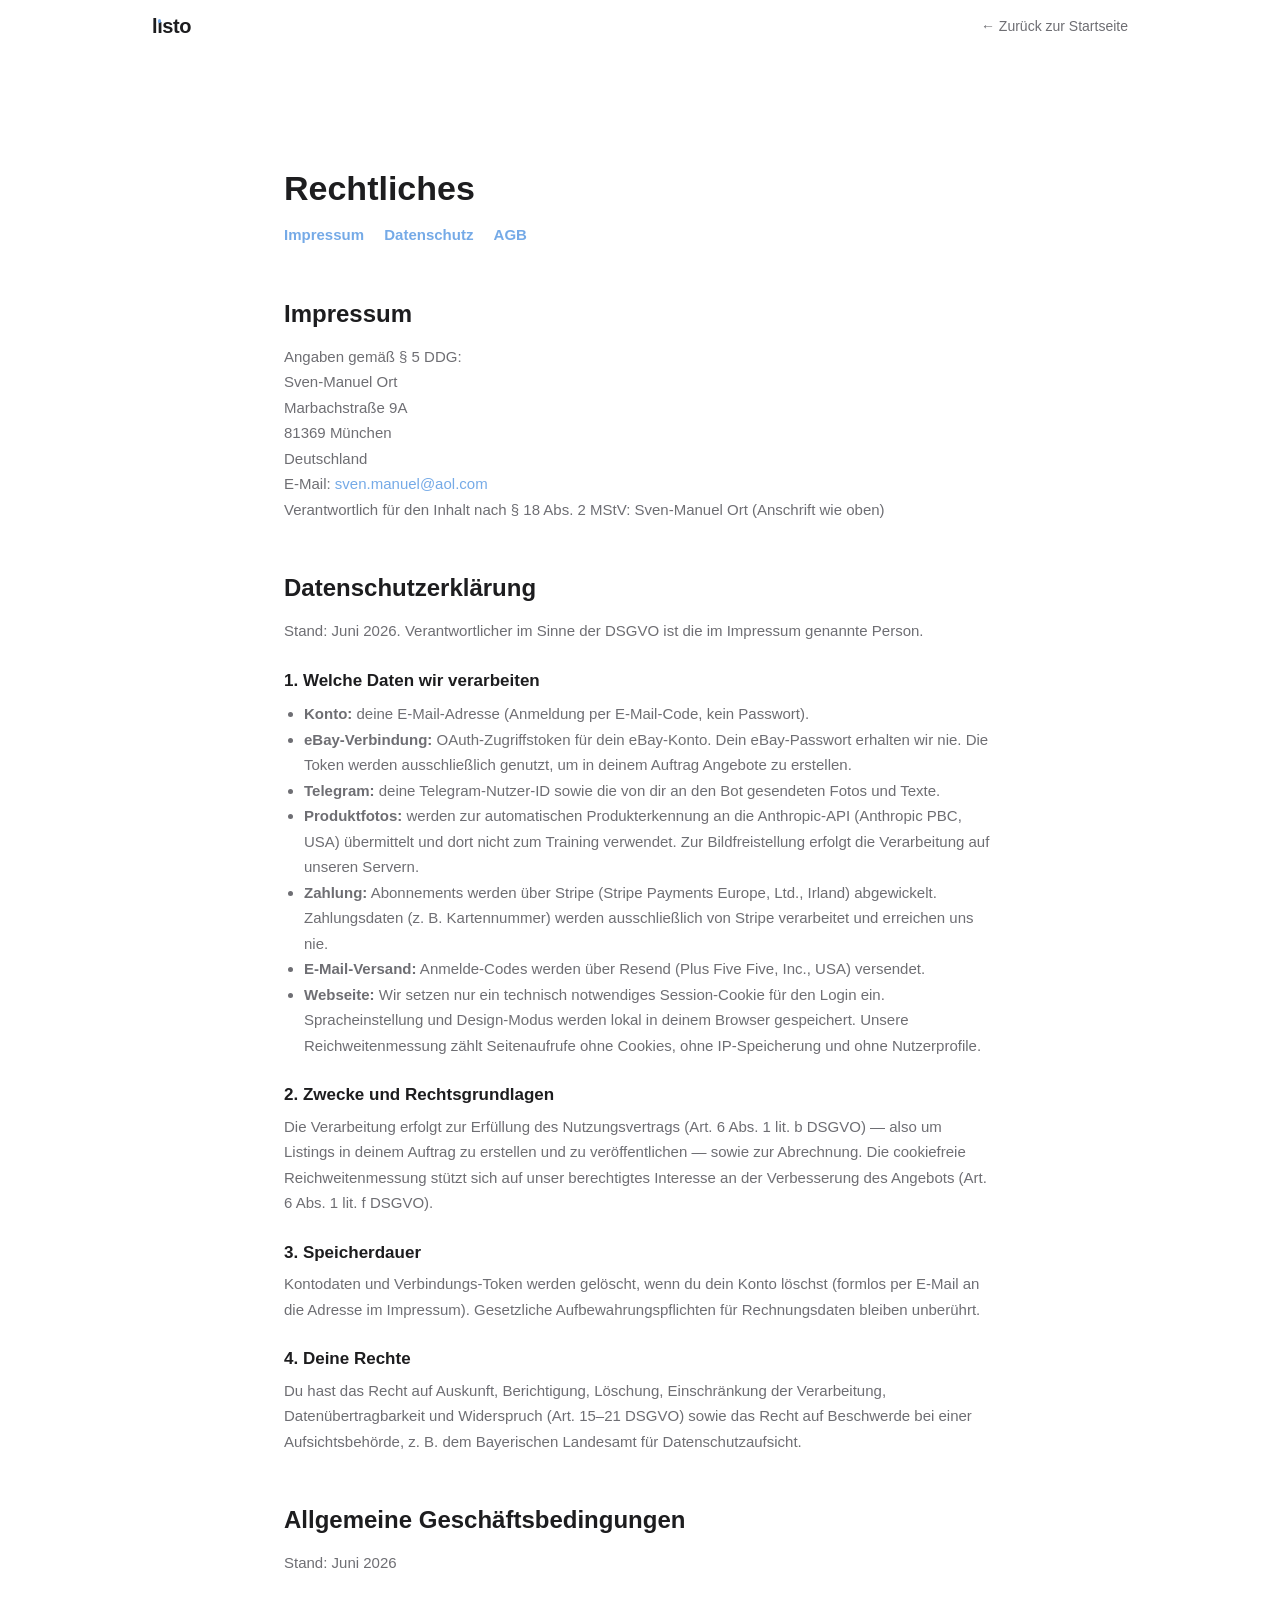
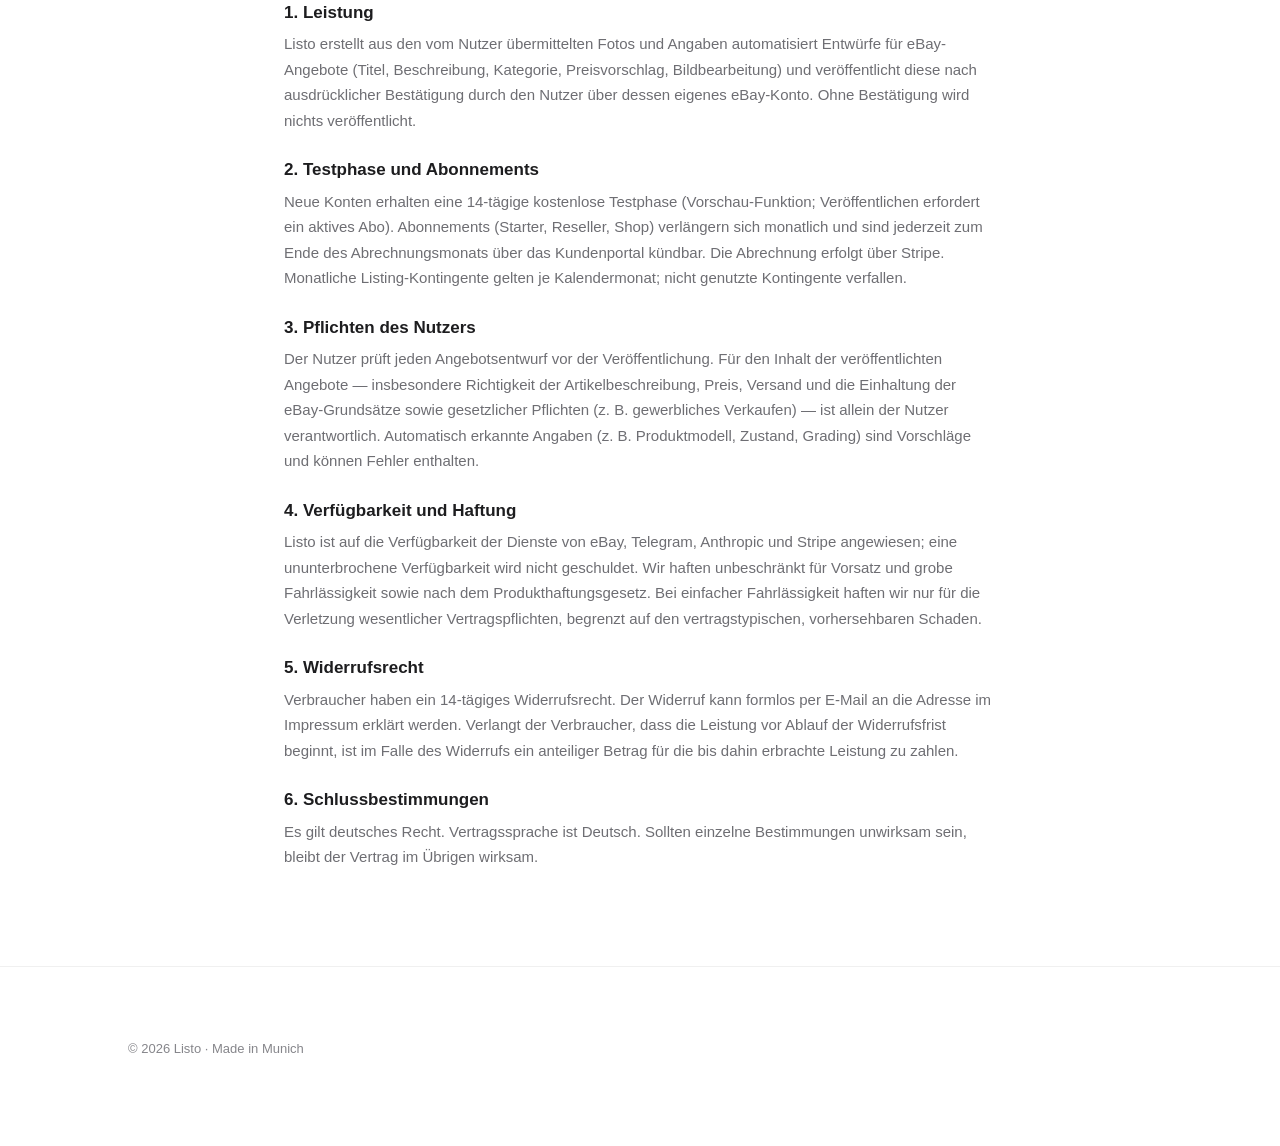
==== legal.html @ 151fab8d "Listo-Website — Onboarding ohne Telegram-Zwang (Adresse Pflicht-Schritt 3, Telegram optional, 5 Spra" ====
<!DOCTYPE html>
<html lang="de">
<head>
<meta charset="UTF-8">
<meta name="viewport" content="width=device-width, initial-scale=1.0">
<title>Rechtliches — Listo</title>
<meta name="robots" content="noindex">
<link rel="icon" type="image/svg+xml" href="assets/favicon.svg">
<link rel="stylesheet" href="style.css?v=15">
<style>
.legal-wrap { max-width: 760px; margin: 0 auto; padding: 110px 24px 96px; }
.legal-wrap h1 { font-size: 34px; margin-bottom: 8px; }
.legal-wrap h2 { font-size: 24px; margin: 48px 0 12px; scroll-margin-top: 90px; }
.legal-wrap h3 { font-size: 17px; margin: 24px 0 6px; }
.legal-wrap p, .legal-wrap li { color: var(--text-2, #555); font-size: 15px; line-height: 1.7; }
.legal-wrap ul { padding-left: 20px; margin: 8px 0; }
.legal-toc a { margin-right: 16px; color: var(--accent, #75aae7); text-decoration: none; font-weight: 600; }
</style>
</head>
<body>

<nav>
  <div class="nav-inner">
    <a class="logo" href="index.html" aria-label="Listo">l<span class="i" onclick="event.preventDefault();event.stopPropagation();this.classList.remove('drop');void this.offsetWidth;this.classList.add('drop');">ı</span>sto</a>
    <div class="nav-links">
      <a href="index.html">← Zurück zur Startseite</a>
    </div>
  </div>
</nav>

<div class="legal-wrap">
  <h1>Rechtliches</h1>
  <p class="legal-toc">
    <a href="#impressum">Impressum</a>
    <a href="#datenschutz">Datenschutz</a>
    <a href="#agb">AGB</a>
  </p>

  <h2 id="impressum">Impressum</h2>
  <p>Angaben gemäß § 5 DDG:</p>
  <p>
    Sven-Manuel Ort<br>
    Marbachstraße 9A<br>
    81369 München<br>
    Deutschland
  </p>
  <p>E-Mail: <a href="mailto:sven.manuel@aol.com">sven.manuel@aol.com</a></p>
  <p>Verantwortlich für den Inhalt nach § 18 Abs. 2 MStV: Sven-Manuel Ort (Anschrift wie oben)</p>

  <h2 id="datenschutz">Datenschutzerklärung</h2>
  <p>Stand: Juni 2026. Verantwortlicher im Sinne der DSGVO ist die im Impressum genannte Person.</p>

  <h3>1. Welche Daten wir verarbeiten</h3>
  <ul>
    <li><strong>Konto:</strong> deine E-Mail-Adresse (Anmeldung per E-Mail-Code, kein Passwort).</li>
    <li><strong>eBay-Verbindung:</strong> OAuth-Zugriffstoken für dein eBay-Konto. Dein eBay-Passwort erhalten wir nie. Die Token werden ausschließlich genutzt, um in deinem Auftrag Angebote zu erstellen.</li>
    <li><strong>Telegram:</strong> deine Telegram-Nutzer-ID sowie die von dir an den Bot gesendeten Fotos und Texte.</li>
    <li><strong>Produktfotos:</strong> werden zur automatischen Produkterkennung an die Anthropic-API (Anthropic PBC, USA) übermittelt und dort nicht zum Training verwendet. Zur Bildfreistellung erfolgt die Verarbeitung auf unseren Servern.</li>
    <li><strong>Zahlung:</strong> Abonnements werden über Stripe (Stripe Payments Europe, Ltd., Irland) abgewickelt. Zahlungsdaten (z.&nbsp;B. Kartennummer) werden ausschließlich von Stripe verarbeitet und erreichen uns nie.</li>
    <li><strong>E-Mail-Versand:</strong> Anmelde-Codes werden über Resend (Plus Five Five, Inc., USA) versendet.</li>
    <li><strong>Webseite:</strong> Wir setzen nur ein technisch notwendiges Session-Cookie für den Login ein. Spracheinstellung und Design-Modus werden lokal in deinem Browser gespeichert. Unsere Reichweitenmessung zählt Seitenaufrufe ohne Cookies, ohne IP-Speicherung und ohne Nutzerprofile.</li>
  </ul>

  <h3>2. Zwecke und Rechtsgrundlagen</h3>
  <p>Die Verarbeitung erfolgt zur Erfüllung des Nutzungsvertrags (Art. 6 Abs. 1 lit. b DSGVO) — also um Listings in deinem Auftrag zu erstellen und zu veröffentlichen — sowie zur Abrechnung. Die cookiefreie Reichweitenmessung stützt sich auf unser berechtigtes Interesse an der Verbesserung des Angebots (Art. 6 Abs. 1 lit. f DSGVO).</p>

  <h3>3. Speicherdauer</h3>
  <p>Kontodaten und Verbindungs-Token werden gelöscht, wenn du dein Konto löschst (formlos per E-Mail an die Adresse im Impressum). Gesetzliche Aufbewahrungspflichten für Rechnungsdaten bleiben unberührt.</p>

  <h3>4. Deine Rechte</h3>
  <p>Du hast das Recht auf Auskunft, Berichtigung, Löschung, Einschränkung der Verarbeitung, Datenübertragbarkeit und Widerspruch (Art. 15–21 DSGVO) sowie das Recht auf Beschwerde bei einer Aufsichtsbehörde, z.&nbsp;B. dem Bayerischen Landesamt für Datenschutzaufsicht.</p>

  <h2 id="agb">Allgemeine Geschäftsbedingungen</h2>
  <p>Stand: Juni 2026</p>

  <h3>1. Leistung</h3>
  <p>Listo erstellt aus den vom Nutzer übermittelten Fotos und Angaben automatisiert Entwürfe für eBay-Angebote (Titel, Beschreibung, Kategorie, Preisvorschlag, Bildbearbeitung) und veröffentlicht diese nach ausdrücklicher Bestätigung durch den Nutzer über dessen eigenes eBay-Konto. Ohne Bestätigung wird nichts veröffentlicht.</p>

  <h3>2. Testphase und Abonnements</h3>
  <p>Neue Konten erhalten eine 14-tägige kostenlose Testphase (Vorschau-Funktion; Veröffentlichen erfordert ein aktives Abo). Abonnements (Starter, Reseller, Shop) verlängern sich monatlich und sind jederzeit zum Ende des Abrechnungsmonats über das Kundenportal kündbar. Die Abrechnung erfolgt über Stripe. Monatliche Listing-Kontingente gelten je Kalendermonat; nicht genutzte Kontingente verfallen.</p>

  <h3>3. Pflichten des Nutzers</h3>
  <p>Der Nutzer prüft jeden Angebotsentwurf vor der Veröffentlichung. Für den Inhalt der veröffentlichten Angebote — insbesondere Richtigkeit der Artikelbeschreibung, Preis, Versand und die Einhaltung der eBay-Grundsätze sowie gesetzlicher Pflichten (z.&nbsp;B. gewerbliches Verkaufen) — ist allein der Nutzer verantwortlich. Automatisch erkannte Angaben (z.&nbsp;B. Produktmodell, Zustand, Grading) sind Vorschläge und können Fehler enthalten.</p>

  <h3>4. Verfügbarkeit und Haftung</h3>
  <p>Listo ist auf die Verfügbarkeit der Dienste von eBay, Telegram, Anthropic und Stripe angewiesen; eine ununterbrochene Verfügbarkeit wird nicht geschuldet. Wir haften unbeschränkt für Vorsatz und grobe Fahrlässigkeit sowie nach dem Produkthaftungsgesetz. Bei einfacher Fahrlässigkeit haften wir nur für die Verletzung wesentlicher Vertragspflichten, begrenzt auf den vertragstypischen, vorhersehbaren Schaden.</p>

  <h3>5. Widerrufsrecht</h3>
  <p>Verbraucher haben ein 14-tägiges Widerrufsrecht. Der Widerruf kann formlos per E-Mail an die Adresse im Impressum erklärt werden. Verlangt der Verbraucher, dass die Leistung vor Ablauf der Widerrufsfrist beginnt, ist im Falle des Widerrufs ein anteiliger Betrag für die bis dahin erbrachte Leistung zu zahlen.</p>

  <h3>6. Schlussbestimmungen</h3>
  <p>Es gilt deutsches Recht. Vertragssprache ist Deutsch. Sollten einzelne Bestimmungen unwirksam sein, bleibt der Vertrag im Übrigen wirksam.</p>
</div>

<footer>
  <div class="inner" style="text-align:center; padding: 32px 0;">
    <p style="color: var(--text-3); font-size: 13px;">© 2026 Listo · Made in Munich</p>
  </div>
</footer>

<script>
fetch("/api/event", {
  method: "POST", headers: { "Content-Type": "application/json" }, keepalive: true,
  body: JSON.stringify({ path: location.pathname, ref: document.referrer, lang: navigator.language }),
}).catch(() => {});
</script>
<script src="listo-fx.js?v=2"></script>
</body>
</html>
---- style.css ----
/* Listo — Apple-cleanes Design-System */

:root {
  --text: #1d1d1f;
  --text-2: #6e6e73;
  --text-3: #86868b;
  --bg: #ffffff;
  --bg-2: #f5f5f7;
  --accent: #75aae7;
  --accent-dark: #5b91d4;
  --green: #1d9e75;
  --radius: 18px;
  --radius-sm: 12px;
}

* { margin: 0; padding: 0; box-sizing: border-box; }

html { scroll-behavior: smooth; }

body {
  font-family: -apple-system, BlinkMacSystemFont, "SF Pro Display", "Segoe UI", Roboto, sans-serif;
  color: var(--text);
  background: var(--bg);
  -webkit-font-smoothing: antialiased;
  line-height: 1.5;
}

a { color: var(--accent); text-decoration: none; }
a:hover { text-decoration: underline; }

/* --- Navigation --- */
nav {
  position: sticky; top: 0; z-index: 50;
  backdrop-filter: saturate(180%) blur(20px);
  background: rgba(255, 255, 255, 0.78);
  border-bottom: 1px solid rgba(0, 0, 0, 0.06);
}
.nav-inner {
  max-width: 1024px; margin: 0 auto; padding: 0 24px;
  height: 52px; display: flex; align-items: center; justify-content: space-between;
}
.logo { font-size: 20px; font-weight: 600; letter-spacing: -0.02em; color: var(--text); white-space: nowrap; flex-shrink: 0; }
.logo:hover { text-decoration: none; }
.nav-links { display: flex; gap: 28px; align-items: center; font-size: 14px; }
.nav-links a { color: var(--text-2); }
.nav-links a:hover { color: var(--text); text-decoration: none; }

.btn {
  display: inline-block; border: none; cursor: pointer;
  background: var(--accent); color: #fff;
  font-size: 15px; font-weight: 500; font-family: inherit;
  padding: 11px 24px; border-radius: 980px;
  transition: background 0.2s;
}
.btn:hover { background: var(--accent-dark); text-decoration: none; }
.btn.small { padding: 7px 16px; font-size: 13px; }
.btn.ghost { background: transparent; color: var(--accent); border: 1px solid rgba(0,0,0,0.18); }
.btn.ghost:hover { background: var(--bg-2); }
.btn:disabled { background: #d2d2d7; cursor: not-allowed; }

/* --- Hero --- */
.hero { text-align: center; padding: 96px 24px 64px; max-width: 820px; margin: 0 auto; }
.hero h1 {
  font-size: clamp(44px, 7vw, 68px); font-weight: 700;
  letter-spacing: -0.03em; line-height: 1.05; margin-bottom: 20px;
}
.hero .sub {
  font-size: 21px; color: var(--text-2); max-width: 600px;
  margin: 0 auto 32px; line-height: 1.45;
}
.hero .note { font-size: 13px; color: var(--text-3); margin-top: 16px; }

/* --- Sections --- */
section { padding: 72px 24px; }
.inner { max-width: 1024px; margin: 0 auto; }
.section-title {
  font-size: clamp(28px, 4vw, 40px); font-weight: 700;
  letter-spacing: -0.02em; text-align: center; margin-bottom: 12px;
}
.section-sub { text-align: center; color: var(--text-2); font-size: 17px; max-width: 560px; margin: 0 auto 48px; }
.alt { background: var(--bg-2); }

/* --- Cards --- */
.grid-3 { display: grid; grid-template-columns: repeat(auto-fit, minmax(260px, 1fr)); gap: 20px; }
.card {
  background: var(--bg); border-radius: var(--radius); padding: 32px 28px;
}
.alt .card { background: var(--bg); }
section:not(.alt) .card { background: var(--bg-2); }
.card .step-num { font-size: 13px; font-weight: 600; color: var(--accent); margin-bottom: 10px; }
.card h3 { font-size: 21px; font-weight: 600; letter-spacing: -0.01em; margin-bottom: 8px; }
.card p { font-size: 15px; color: var(--text-2); }

/* --- Chat-Demo --- */
.chat {
  max-width: 340px; margin: 48px auto 0;
  background: var(--bg); border-radius: 28px; padding: 18px;
  border: 1px solid rgba(0,0,0,0.08);
  box-shadow: 0 24px 60px rgba(0,0,0,0.10);
  text-align: left;
}
.chat-head { display: flex; align-items: center; gap: 10px; padding-bottom: 12px; border-bottom: 1px solid rgba(0,0,0,0.06); margin-bottom: 14px; }
.chat-avatar { width: 34px; height: 34px; border-radius: 50%; background: var(--text); color: #fff; display: flex; align-items: center; justify-content: center; font-weight: 600; font-size: 14px; }
.chat-head .name { font-size: 14px; font-weight: 600; }
.chat-head .status { font-size: 12px; color: var(--green); }
.bubble { border-radius: 18px; padding: 10px 14px; font-size: 13.5px; margin-bottom: 10px; max-width: 85%; }
.bubble.me { background: var(--accent); color: #fff; margin-left: auto; border-bottom-right-radius: 4px; }
.bubble.bot { background: var(--bg-2); border-bottom-left-radius: 4px; }
.bubble .meta { font-size: 12px; opacity: 0.85; margin-top: 4px; }
.bubble .live { color: var(--green); font-weight: 600; }
.chip-row { display: flex; gap: 6px; margin-top: 8px; }
.chip { font-size: 11px; border: 1px solid rgba(0,0,0,0.14); border-radius: 8px; padding: 3px 9px; color: var(--text-2); background: #fff; }

/* --- Pricing --- */
.price-card { position: relative; display: flex; flex-direction: column; }
.price-card.featured { outline: 2px solid var(--accent); }
.badge {
  position: absolute; top: -12px; left: 24px;
  background: var(--accent); color: #fff; font-size: 12px; font-weight: 600;
  padding: 4px 12px; border-radius: 980px;
}
.price { font-size: 40px; font-weight: 700; letter-spacing: -0.02em; margin: 6px 0 2px; }
.price small { font-size: 15px; font-weight: 400; color: var(--text-3); }
.price-card ul { list-style: none; margin: 18px 0 24px; flex: 1; }
.price-card li { font-size: 14.5px; color: var(--text-2); padding: 5px 0 5px 26px; position: relative; }
.price-card li::before { content: "✓"; position: absolute; left: 0; color: var(--green); font-weight: 600; }
.price-card .btn { width: 100%; text-align: center; }

/* --- FAQ --- */
.faq { max-width: 680px; margin: 0 auto; }
.faq details {
  border-bottom: 1px solid rgba(0,0,0,0.08); padding: 20px 0;
}
.faq summary {
  font-size: 17px; font-weight: 600; cursor: pointer; list-style: none;
  display: flex; justify-content: space-between; align-items: center;
}
.faq summary::after { content: "+"; font-size: 22px; font-weight: 300; color: var(--text-3); }
.faq details[open] summary::after { content: "–"; }
.faq details p { margin-top: 12px; font-size: 15px; color: var(--text-2); }

/* --- Footer --- */
footer { padding: 40px 24px 56px; border-top: 1px solid rgba(0,0,0,0.06); }
footer .inner { display: flex; justify-content: space-between; flex-wrap: wrap; gap: 16px; font-size: 13px; color: var(--text-3); }
footer a { color: var(--text-3); margin-right: 20px; }

/* --- Onboarding Wizard --- */
.wizard { max-width: 560px; margin: 0 auto; padding: 56px 24px 96px; }
.progress { display: flex; gap: 8px; margin-bottom: 40px; }
.progress span { flex: 1; height: 4px; border-radius: 2px; background: #e8e8ed; transition: background 0.3s; }
.progress span.done { background: var(--accent); }
.wstep { display: none; }
.wstep.active { display: block; animation: fade 0.35s ease; }
@keyframes fade { from { opacity: 0; transform: translateY(8px); } to { opacity: 1; transform: none; } }
.wstep .eyebrow { font-size: 13px; font-weight: 600; color: var(--accent); margin-bottom: 8px; }
.wstep h2 { font-size: 32px; font-weight: 700; letter-spacing: -0.02em; margin-bottom: 12px; }
.wstep > p { font-size: 16px; color: var(--text-2); margin-bottom: 28px; }
.info-box {
  background: var(--bg-2); border-radius: var(--radius-sm); padding: 16px 18px;
  font-size: 14px; color: var(--text-2); margin: 20px 0; line-height: 1.6;
}
.info-box strong { color: var(--text); font-weight: 600; }
.status-ok {
  display: none; align-items: center; gap: 10px; margin-top: 20px;
  background: #e8f6ef; color: #0a6b4d; border-radius: var(--radius-sm);
  padding: 14px 16px; font-size: 14.5px; font-weight: 500;
}
.status-ok.show { display: flex; }
.code-field {
  display: flex; gap: 10px; align-items: center; margin: 16px 0;
}
.code-field input {
  flex: 1; font-family: ui-monospace, monospace; font-size: 17px; letter-spacing: 2px;
  padding: 12px 16px; border: 1px solid #d2d2d7; border-radius: var(--radius-sm);
  background: var(--bg-2); color: var(--text);
}
.wizard-nav { display: flex; justify-content: space-between; margin-top: 36px; }
.input {
  width: 100%; font-size: 16px; font-family: inherit;
  padding: 13px 16px; border: 1px solid #d2d2d7; border-radius: var(--radius-sm);
  margin-bottom: 14px; outline: none; transition: border 0.2s;
}
.input:focus { border-color: var(--accent); }

@media (max-width: 640px) {
  .nav-links a:not(.btn) { display: none; }
  section { padding: 48px 20px; }
}

/* --- Hero-Verfeinerung --- */
.eyebrow-pill {
  display: inline-block; background: var(--bg-2);
  border: 1px solid rgba(0,0,0,0.07); color: var(--text-2);
  font-size: 14px; font-weight: 600; letter-spacing: 0.01em;
  padding: 7px 18px; border-radius: 980px; margin-bottom: 22px;
}
.stats {
  display: flex; justify-content: center; flex-wrap: wrap;
  gap: 0; margin: 44px auto 0; max-width: 640px;
}
.stat { padding: 8px 32px; text-align: center; }
.stat + .stat { border-left: 1px solid rgba(0,0,0,0.10); }
.stat .v { font-size: 26px; font-weight: 700; letter-spacing: -0.02em; }
.stat .l { font-size: 13px; color: var(--text-3); margin-top: 2px; }

/* --- Foto-Paar im Chat --- */
.photo-pair { display: flex; gap: 8px; margin-bottom: 6px; }
.photo-pair figure { margin: 0; text-align: center; }
.photo-pair svg { display: block; border-radius: 6px; }
.photo-pair figcaption { font-size: 10px; color: rgba(255,255,255,0.85); margin-top: 4px; }

/* --- Nav-Steuerelemente: Sprache + Theme --- */
.nav-controls { display: flex; gap: 8px; align-items: center; }
.lang-select {
  appearance: none; -webkit-appearance: none;
  font-family: inherit; font-size: 13px; color: var(--text-2);
  background: var(--bg-2); border: 1px solid rgba(0,0,0,0.10);
  border-radius: 980px; padding: 6px 26px 6px 12px; cursor: pointer;
  background-image: url("data:image/svg+xml;charset=utf-8,%3Csvg xmlns='http://www.w3.org/2000/svg' width='8' height='5'%3E%3Cpath d='M0 0l4 5 4-5z' fill='%2386868b'/%3E%3C/svg%3E");
  background-repeat: no-repeat; background-position: right 10px center;
}
.theme-btn {
  font-size: 15px; line-height: 1; cursor: pointer;
  background: var(--bg-2); border: 1px solid rgba(0,0,0,0.10);
  border-radius: 50%; width: 30px; height: 30px;
}

/* --- Dark Mode --- */
[data-theme="dark"] {
  --text: #f5f5f7;
  --text-2: #a1a1a6;
  --text-3: #818187;
  --bg: #161617;
  --bg-2: #1d1d1f;
  --accent: #75aae7;
  --accent-dark: #93bfee;
}
[data-theme="dark"] nav { background: rgba(22,22,23,0.82); border-bottom-color: rgba(255,255,255,0.09); }
[data-theme="dark"] .btn { color: #fff; }
[data-theme="dark"] .btn.ghost { border-color: rgba(255,255,255,0.28); }
[data-theme="dark"] .btn:disabled { background: #3a3a3c; }
[data-theme="dark"] .lang-select, [data-theme="dark"] .theme-btn { border-color: rgba(255,255,255,0.14); }
[data-theme="dark"] .eyebrow-pill { border-color: rgba(255,255,255,0.12); }
[data-theme="dark"] .stat + .stat { border-left-color: rgba(255,255,255,0.16); }
[data-theme="dark"] .chat { border-color: rgba(255,255,255,0.12); box-shadow: 0 24px 60px rgba(0,0,0,0.55); }
[data-theme="dark"] .chip { background: #2c2c2e; border-color: rgba(255,255,255,0.18); color: var(--text-2); }
[data-theme="dark"] .chat-avatar { background: #f5f5f7; color: #161617; }
[data-theme="dark"] .faq details { border-bottom-color: rgba(255,255,255,0.10); }
[data-theme="dark"] footer { border-top-color: rgba(255,255,255,0.09); }
[data-theme="dark"] .input, [data-theme="dark"] .code-field input { background: #1d1d1f; border-color: #3a3a3c; color: var(--text); }
[data-theme="dark"] .status-ok { background: #0e2a1f; color: #62caa0; }
[data-theme="dark"] .progress span { background: #3a3a3c; }
[data-theme="dark"] .progress span.done { background: var(--accent); }

/* --- Kategorie-Chips („Alles verkaufbar") --- */
.cat-chip {
  display: inline-block; padding: 9px 20px; font-size: 14.5px;
  color: var(--text-2); background: var(--bg);
  border: 1px solid rgba(0,0,0,0.12); border-radius: 980px;
}
.cat-chip.hl { background: var(--accent); color: #fff; border-color: var(--accent); font-weight: 500; }
[data-theme="dark"] .cat-chip { border-color: rgba(255,255,255,0.16); }

/* --- Dashboard (app.html) --- */
.dash { max-width: 780px; margin: 0 auto; padding: 48px 24px 96px; }
.dash-card {
  background: var(--bg); border: 1px solid rgba(0,0,0,0.08);
  border-radius: 18px; padding: 24px; transition: border-color 0.2s;
}
.dash-card:hover { border-color: rgba(0,0,0,0.16); }
[data-theme="dark"] .dash-card { background: #1d1d1f; border-color: rgba(255,255,255,0.10); }
[data-theme="dark"] .dash-card:hover { border-color: rgba(255,255,255,0.20); }
.dash-grid { display: grid; grid-template-columns: repeat(auto-fit, minmax(320px, 1fr)); gap: 16px; margin-top: 16px; }
.dash-card h4 {
  font-size: 13px; font-weight: 600; letter-spacing: 0.04em; text-transform: uppercase;
  color: var(--text-3); margin: 0 0 16px;
}
.dash-avatar {
  width: 92px; height: 92px; border-radius: 50%; flex-shrink: 0;
  background: var(--bg-2); border: 1px solid rgba(0,0,0,0.10);
  display: flex; align-items: center; justify-content: center;
  font-size: 34px; font-weight: 600; color: var(--text-2);
  background-size: cover; background-position: center;
  cursor: pointer; position: relative; overflow: hidden;
}
.dash-avatar::after {
  content: "📷"; position: absolute; inset: 0;
  display: flex; align-items: center; justify-content: center;
  background: rgba(0,0,0,0.42); color: #fff; font-size: 22px;
  opacity: 0; transition: opacity 0.2s;
}
.dash-avatar:hover::after { opacity: 1; }
.pill-status {
  display: inline-flex; align-items: center; gap: 7px;
  font-size: 13.5px; font-weight: 500; color: var(--text-2);
  background: var(--bg-2); border-radius: 980px; padding: 8px 16px;
}
.pill-status.on { background: #e8f6ef; color: #0a6b4d; }
[data-theme="dark"] .pill-status.on { background: #0e2a1f; color: #62caa0; }
.dash-input {
  width: 100%; font-size: 15px; font-family: inherit;
  padding: 11px 14px; border: 1px solid rgba(0,0,0,0.14); border-radius: 10px;
  background: var(--bg-2); color: var(--text); outline: none; transition: border 0.2s;
}
.dash-input:focus { border-color: var(--accent); background: var(--bg); }
[data-theme="dark"] .dash-input { border-color: rgba(255,255,255,0.14); }
.bg-preview {
  width: 100%; aspect-ratio: 1; max-width: 180px; border-radius: 14px;
  border: 1px solid rgba(0,0,0,0.12); background-size: cover; background-position: center;
  display: flex; align-items: center; justify-content: center;
  color: var(--text-3); font-size: 12.5px; font-family: ui-monospace, monospace;
}
.usage-track { height: 8px; background: rgba(0,0,0,0.08); border-radius: 4px; overflow: hidden; margin: 10px 0 4px; }
[data-theme="dark"] .usage-track { background: rgba(255,255,255,0.12); }
.usage-fill { height: 100%; background: var(--accent); border-radius: 4px; transition: width 0.5s ease; }

/* --- Theme-Schalter: Riegel mit Marken-Punkt --- */
.theme-switch {
  position: relative; width: 46px; height: 26px; cursor: pointer;
  background: var(--bg-2); border: 1px solid rgba(0,0,0,0.10);
  border-radius: 980px; padding: 0; flex-shrink: 0;
}
.theme-switch .knob {
  position: absolute; top: 2px; left: 2px; width: 20px; height: 20px;
  border-radius: 50%; background: var(--accent, #75aae7);
  transition: transform 0.25s cubic-bezier(0.4, 0, 0.2, 1);
}
.theme-switch:hover .knob { filter: brightness(1.08); }
[data-theme="dark"] .theme-switch { background: #2c2c2e; border-color: rgba(255,255,255,0.14); }
[data-theme="dark"] .theme-switch .knob { transform: translateX(20px); }

/* --- Logo: i-Punkt im Markenblau + Easter Eggs --- */
.logo .i { font-weight: inherit; font-style: normal; position: relative; display: inline-block; cursor: pointer; }
.logo .i::after {
  content: ""; position: absolute; left: 50%; top: 0.42em;
  width: 0.17em; height: 0.17em; margin-left: -0.085em;
  border-radius: 50%; background: var(--accent, #75aae7);
  animation: dot-idle 14s ease-in-out infinite;
}
/* Easter Egg 1: Hover über dem Logo — der Punkt hüpft */
.logo:hover .i::after { animation: dot-hop 0.5s cubic-bezier(0.3, 0, 0.2, 1); }
/* Easter Egg 2: Klick auf das i — der Punkt fällt wie im Intro von oben rein */
.logo .i.drop::after { animation: dot-drop 0.9s cubic-bezier(0.34, 1.4, 0.45, 1); }
/* Easter Egg 3: alle 14 s blinzelt der Punkt kurz von selbst */
@keyframes dot-idle {
  0%, 96%, 100% { transform: none; }
  97% { transform: scale(0.55); }
  98.5% { transform: scale(1.25); }
}
@keyframes dot-hop {
  0% { transform: translateY(0); }
  40% { transform: translateY(-0.45em) scale(1.1); }
  70% { transform: translateY(0.06em) scale(0.92); }
  100% { transform: translateY(0); }
}
@keyframes dot-drop {
  0% { transform: translateY(-2.2em); opacity: 0; }
  55% { transform: translateY(0.1em); opacity: 1; }
  70% { transform: translateY(-0.3em); }
  85% { transform: translateY(0.05em); }
  100% { transform: translateY(0); }
}

/* --- Intro-Splash (nur erster Besuch pro Sitzung) --- */
#introSplash {
  position: fixed; inset: 0; z-index: 10000; background: #0d1116;
  display: flex; align-items: center; justify-content: center;
  cursor: pointer; opacity: 1; transition: opacity 0.6s ease;
}
#introSplash.fade { opacity: 0; pointer-events: none; }
#introSplash video { width: 100vw; height: 100vh; object-fit: cover; }
#introSplash .skip {
  position: absolute; bottom: 28px; right: 32px; font-size: 13px;
  color: rgba(255,255,255,0.55); border: 1px solid rgba(255,255,255,0.25);
  border-radius: 980px; padding: 7px 16px;
}

/* ============ Visuelle Effekte (listo-fx.js) ============ */
html, body { overflow-x: clip; }

/* Scroll-Reveal: Elemente gleiten beim Reinscrollen ein */
.reveal { opacity: 0; transform: translateY(26px); transition: opacity 0.7s ease, transform 0.7s cubic-bezier(0.2, 0.6, 0.2, 1); }
.reveal.in { opacity: 1; transform: none; }

/* Glas-Navigation: oben transparent, beim Scrollen Milchglas */
nav { background: transparent; border-bottom-color: transparent; backdrop-filter: none;
      transition: background 0.35s ease, border-color 0.35s ease, backdrop-filter 0.35s ease; }
nav.scrolled { backdrop-filter: saturate(180%) blur(20px); background: rgba(255,255,255,0.78);
               border-bottom-color: rgba(0,0,0,0.06); }
[data-theme="dark"] nav { background: transparent; border-bottom-color: transparent; }
[data-theme="dark"] nav.scrolled { background: rgba(22,22,23,0.82); border-bottom-color: rgba(255,255,255,0.09); }

/* Atmender Hero-Glow hinter der Überschrift */
.hero { position: relative; }
.hero::before {
  content: ""; position: absolute; left: 50%; top: 30px; width: 600px; height: 400px;
  transform: translateX(-50%); pointer-events: none; z-index: -1;
  background: radial-gradient(closest-side, rgba(117,170,231,0.30), transparent 72%);
  filter: blur(42px); animation: glow-breathe 9s ease-in-out infinite alternate;
}
[data-theme="dark"] .hero::before { background: radial-gradient(closest-side, rgba(117,170,231,0.36), transparent 72%); }
@keyframes glow-breathe {
  from { transform: translateX(-50%) scale(1); opacity: 0.55; }
  to   { transform: translateX(-50%) scale(1.18); opacity: 1; }
}

/* Schwebende Marken-Punkte im Hintergrund (Parallax via JS) */
.bg-dot {
  position: absolute; border-radius: 50%; pointer-events: none; z-index: -1;
  background: var(--accent); opacity: 0.14; filter: blur(72px);
}
[data-theme="dark"] .bg-dot { opacity: 0.12; }

/* Lebender Demo-Chat: Bubbles erscheinen nacheinander */
.chat.fx .bubble { opacity: 0; transform: translateY(12px) scale(0.97); transition: opacity 0.45s ease, transform 0.45s ease; }
.chat.fx .bubble.on { opacity: 1; transform: none; }
.bubble.typing { display: inline-flex; gap: 5px; align-items: center; padding: 13px 16px; }
.bubble.typing i {
  width: 7px; height: 7px; border-radius: 50%; background: var(--text-3);
  animation: typing-bounce 1s ease-in-out infinite;
}
.bubble.typing i:nth-child(2) { animation-delay: 0.15s; }
.bubble.typing i:nth-child(3) { animation-delay: 0.3s; }
@keyframes typing-bounce {
  0%, 60%, 100% { transform: none; opacity: 0.4; }
  30% { transform: translateY(-5px); opacity: 1; }
}

/* Bewegung reduziert? Alles sofort sichtbar, nichts animiert. */
@media (prefers-reduced-motion: reduce) {
  .reveal, .chat.fx .bubble { opacity: 1; transform: none; transition: none; }
  .hero::before, .logo .i::after, .bubble.typing i { animation: none; }
  .bg-dot { display: none; }
}

/* --- Produkt-Popup: Hover über Foto zeigt Produkt groß + Geschichte --- */
.card-pop {
  position: fixed; z-index: 9000; width: 330px;
  max-height: calc(100vh - 24px); overflow-y: auto;
  background: var(--bg); border: 1px solid rgba(128,128,128,0.25);
  border-radius: 18px; padding: 14px;
  box-shadow: 0 24px 70px rgba(0,0,0,0.35);
  opacity: 0; transform: scale(0.96); pointer-events: none;
  transition: opacity 0.22s ease, transform 0.22s ease;
}
.card-pop.show { opacity: 1; transform: none; pointer-events: auto; }
.card-pop img {
  display: block; height: min(300px, 34vh); width: auto; max-width: 100%;
  margin: 0 auto 12px; border-radius: 10px;
}
.card-pop strong { display: block; font-size: 14.5px; letter-spacing: -0.01em; margin-bottom: 6px; }
.card-pop p { font-size: 12.5px; color: var(--text-2); line-height: 1.55; margin: 0 0 8px; }
.card-pop p:last-child { margin-bottom: 0; }
.photo-pair img { cursor: zoom-in; }

/* --- Holo-Tilt: Karte neigt sich zur Maus, Glanz wandert mit --- */
.holo-wrap {
  position: relative; display: block; width: fit-content;
  border-radius: 10px; will-change: transform;
  transition: transform 0.18s ease;
}
.holo-wrap img { display: block; }
.holo-wrap::after {
  content: ""; position: absolute; inset: 0; border-radius: inherit; pointer-events: none;
  background:
    radial-gradient(circle at var(--mx, 50%) var(--my, 50%), rgba(255,255,255,0.30), transparent 46%),
    linear-gradient(115deg, transparent 32%, rgba(117,170,231,0.20) 44%, rgba(255,130,200,0.16) 50%, rgba(130,255,210,0.16) 56%, transparent 68%);
  background-size: 100% 100%, 240% 100%;
  background-position: 0 0, var(--gx, 50%) 0;
  mix-blend-mode: screen; opacity: 0; transition: opacity 0.25s ease;
}
.holo-wrap.glow::after { opacity: 1; }
.card-pop .holo-wrap { margin: 0 auto 12px; }
.card-pop .holo-wrap img { margin: 0; }

/* --- Mini-Timeline im Karten-Popup: die Reise des Produkts --- */
.cp-tl { margin-top: 12px; }
.cp-tl .tli { position: relative; padding: 0 0 12px 22px; font-size: 12.5px; color: var(--text-2); line-height: 1.5; }
.cp-tl .tli:last-child { padding-bottom: 0; }
.cp-tl .tli::before { content: ""; position: absolute; left: 4px; top: 5px; width: 9px; height: 9px; border-radius: 50%; background: var(--accent); }
.cp-tl .tli:not(:last-child)::after { content: ""; position: absolute; left: 8px; top: 17px; bottom: 0; width: 1.5px; background: rgba(117,170,231,0.35); }
.card-pop .tli strong { color: var(--text); display: inline; font-size: inherit; margin: 0; }

/* --- Demo-Produkt-Wechsler im Hero --- */
.demo-tabs { display: flex; gap: 8px; justify-content: center; flex-wrap: wrap; margin-top: 44px; }
.demo-tab {
  font-family: inherit; font-size: 13.5px; cursor: pointer;
  padding: 8px 16px; border-radius: 980px;
  background: transparent; color: var(--text-2);
  border: 1px solid rgba(128,128,128,0.30);
  transition: background 0.2s, color 0.2s, border-color 0.2s;
}
.demo-tab:hover { border-color: var(--accent); color: var(--text); }
.demo-tab.active { background: var(--accent); border-color: var(--accent); color: #fff; }
.chat.demo-chat { display: none; margin-top: 20px; }
.chat.demo-chat.active { display: block; }
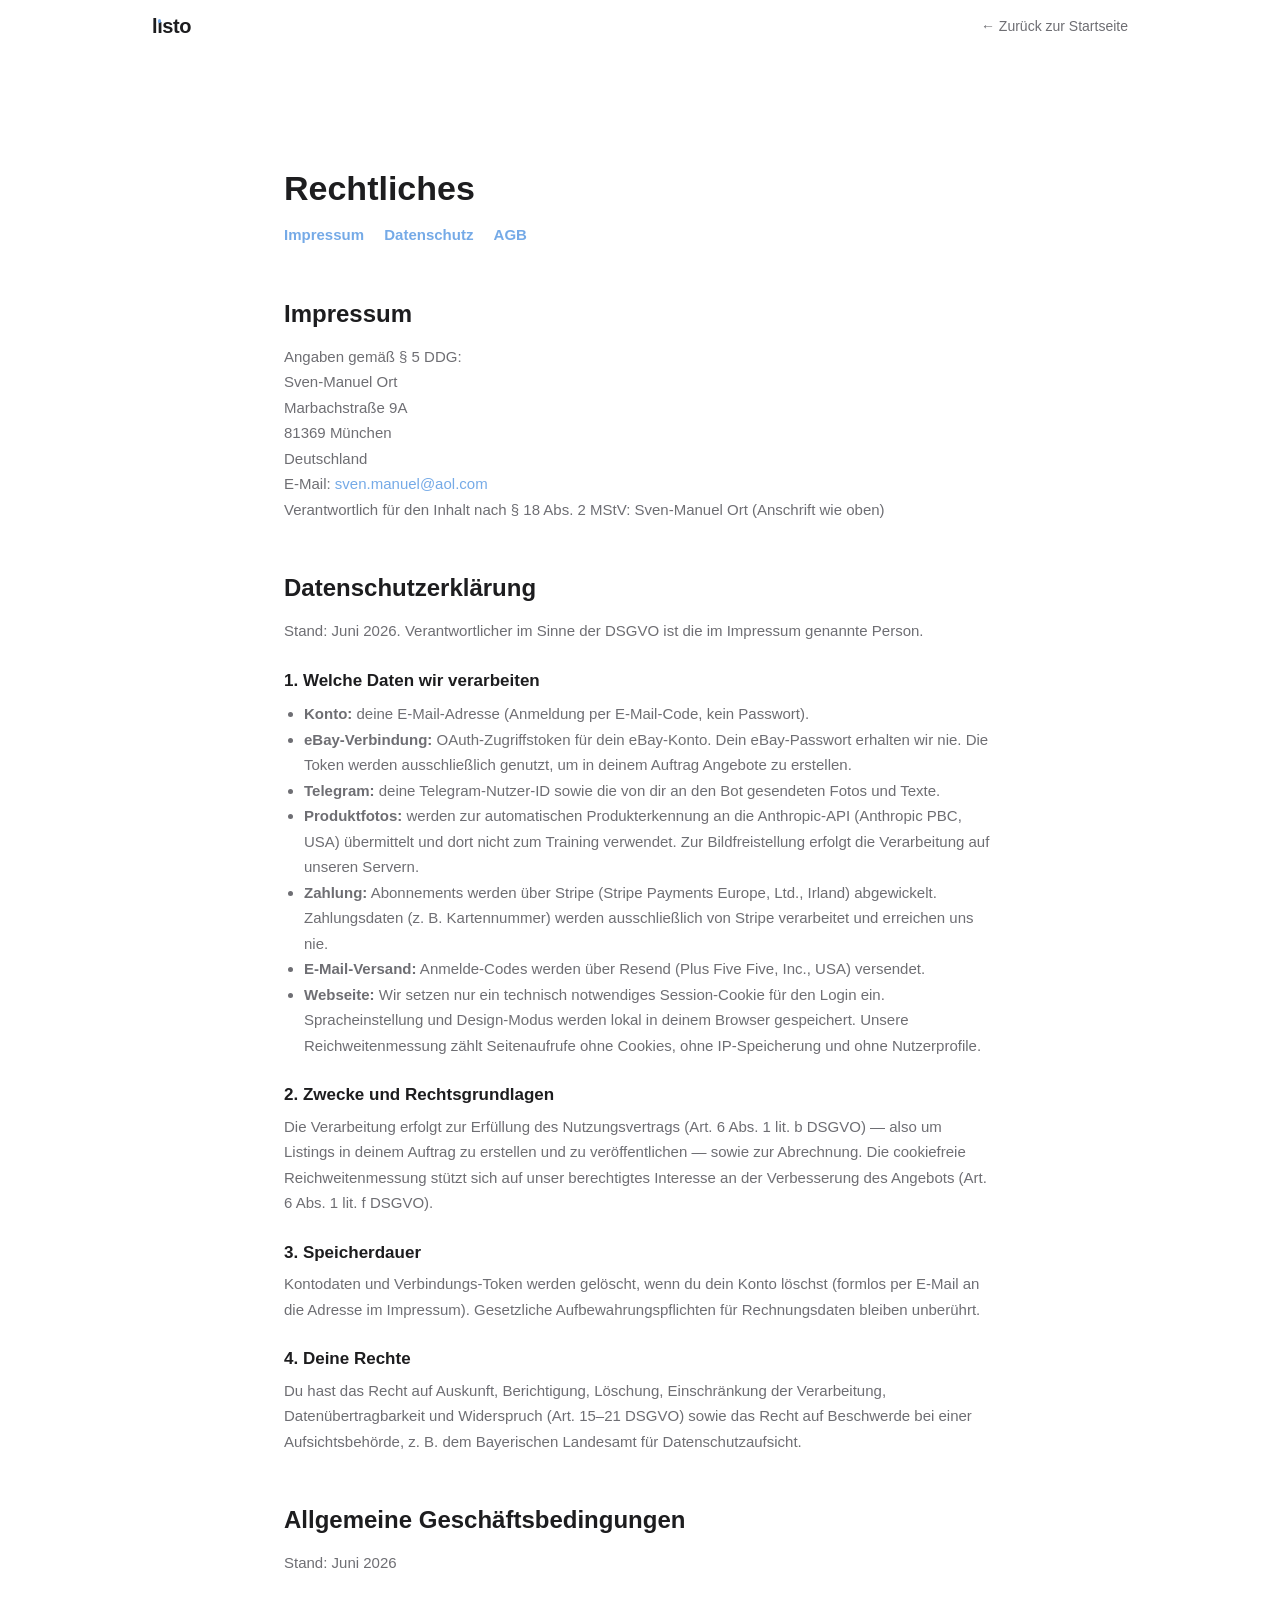
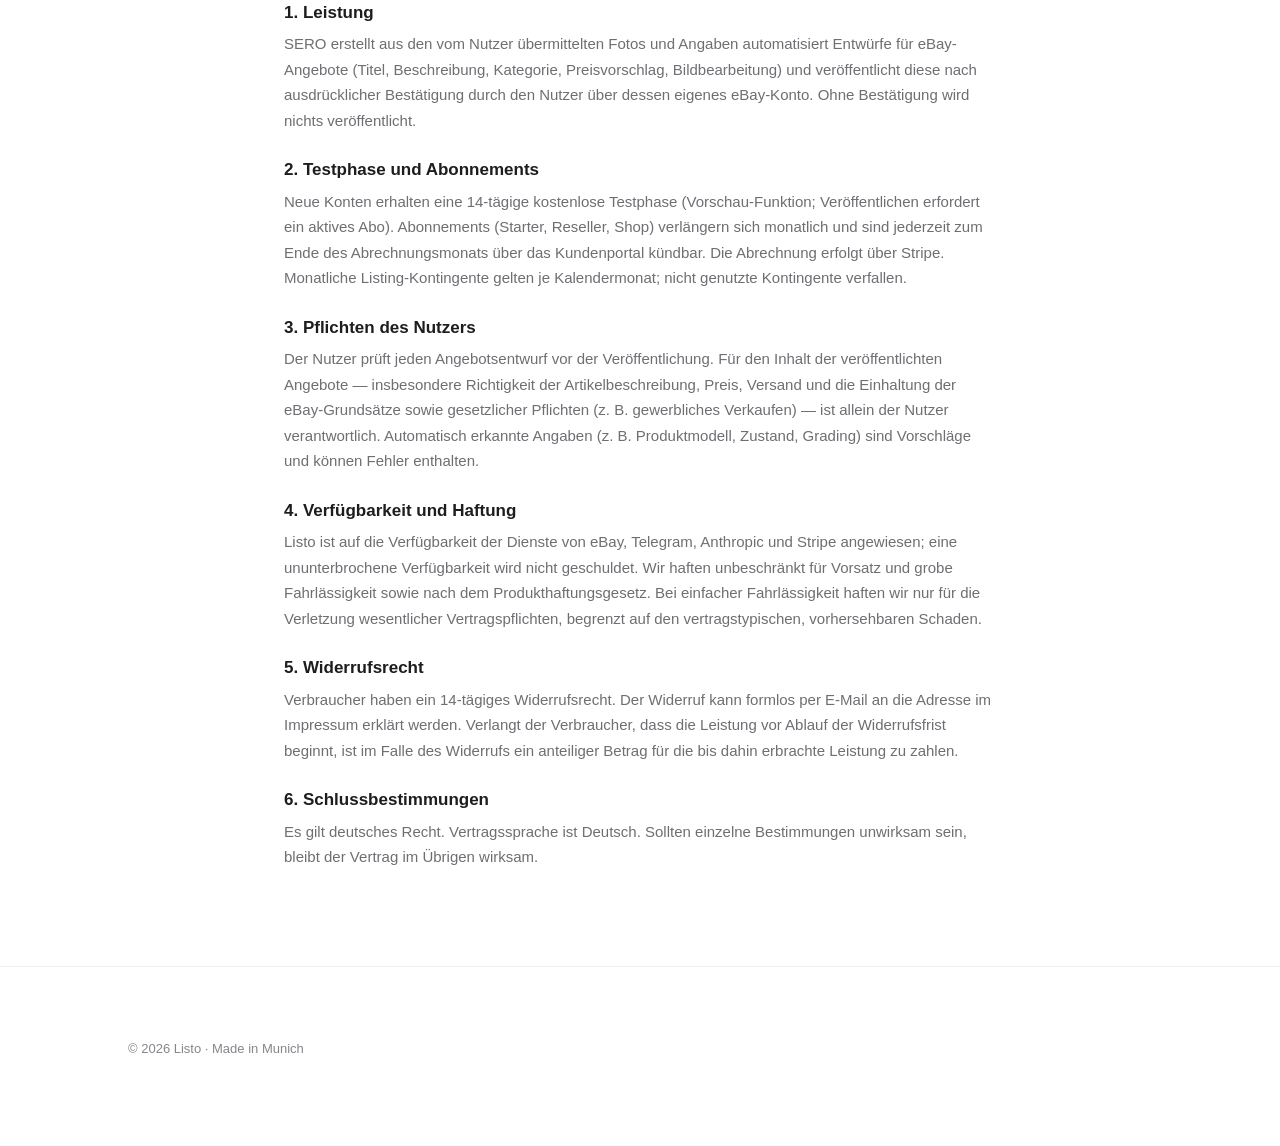
==== commit 73815e70: "Website-Stand: SERO-Name in Legal, Admin-Login-Redirect, eBay-Rückkehr ins Onboarding. Domain-Hinwei" ====
--- a/legal.html
+++ b/legal.html
@@ -74,7 +74,7 @@
   <p>Stand: Juni 2026</p>
 
   <h3>1. Leistung</h3>
-  <p>Listo erstellt aus den vom Nutzer übermittelten Fotos und Angaben automatisiert Entwürfe für eBay-Angebote (Titel, Beschreibung, Kategorie, Preisvorschlag, Bildbearbeitung) und veröffentlicht diese nach ausdrücklicher Bestätigung durch den Nutzer über dessen eigenes eBay-Konto. Ohne Bestätigung wird nichts veröffentlicht.</p>
+  <p>SERO erstellt aus den vom Nutzer übermittelten Fotos und Angaben automatisiert Entwürfe für eBay-Angebote (Titel, Beschreibung, Kategorie, Preisvorschlag, Bildbearbeitung) und veröffentlicht diese nach ausdrücklicher Bestätigung durch den Nutzer über dessen eigenes eBay-Konto. Ohne Bestätigung wird nichts veröffentlicht.</p>
 
   <h3>2. Testphase und Abonnements</h3>
   <p>Neue Konten erhalten eine 14-tägige kostenlose Testphase (Vorschau-Funktion; Veröffentlichen erfordert ein aktives Abo). Abonnements (Starter, Reseller, Shop) verlängern sich monatlich und sind jederzeit zum Ende des Abrechnungsmonats über das Kundenportal kündbar. Die Abrechnung erfolgt über Stripe. Monatliche Listing-Kontingente gelten je Kalendermonat; nicht genutzte Kontingente verfallen.</p>
